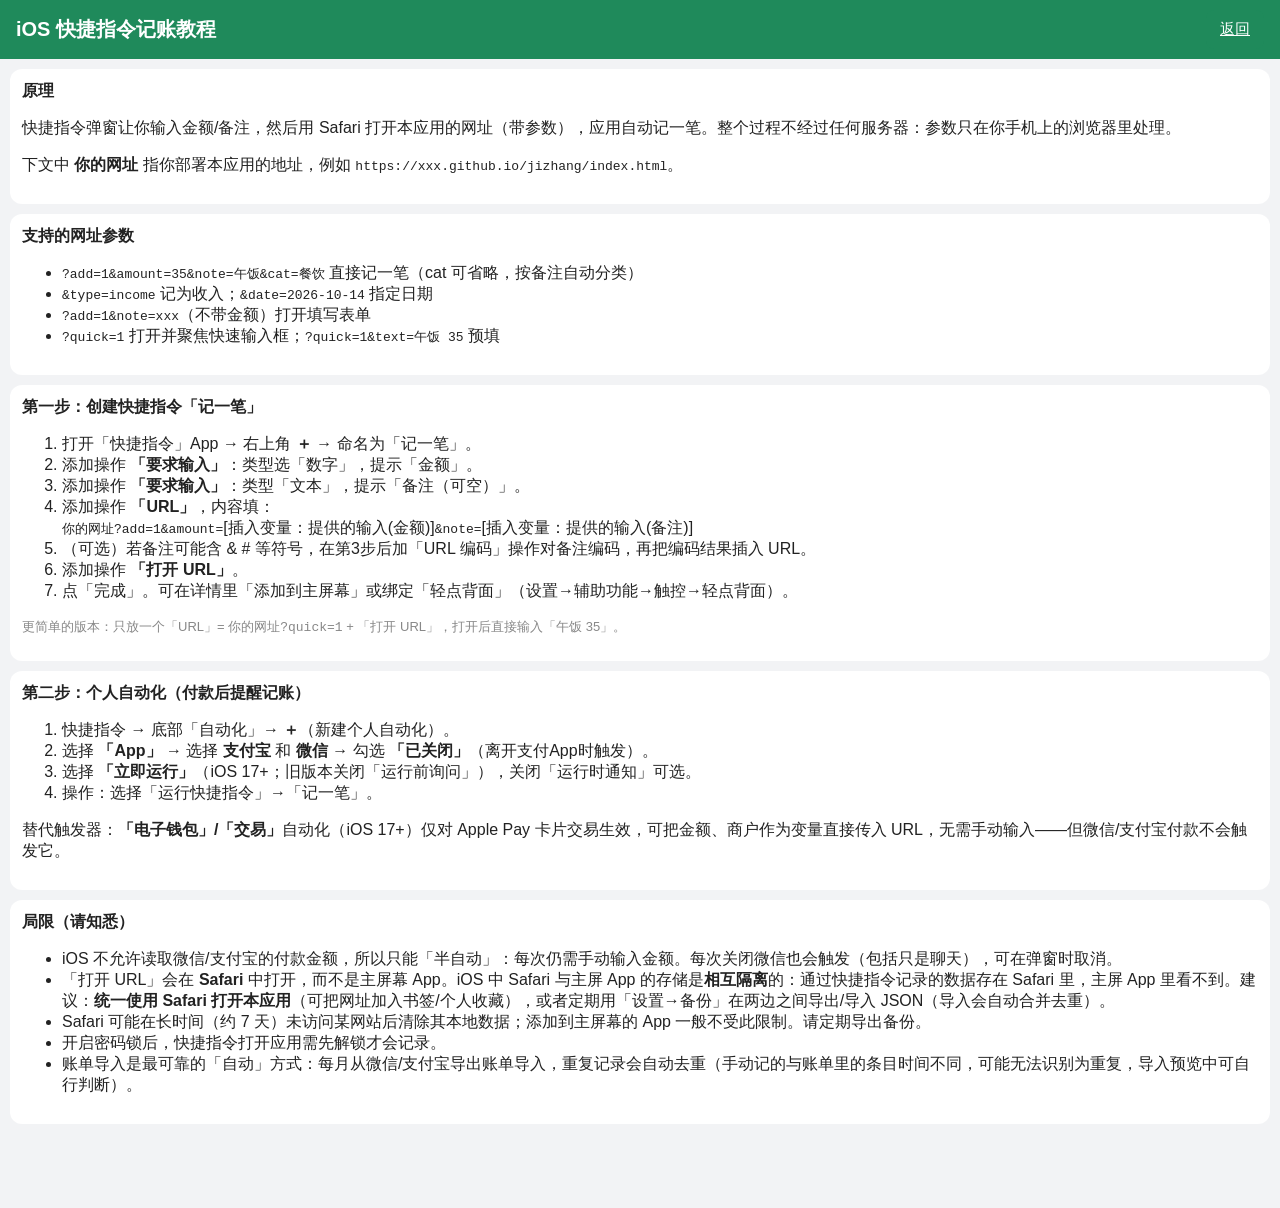
==== guide.html @ 0dfe541e "Add files via upload" ====
<!DOCTYPE html><html lang="zh-CN"><head><meta charset="utf-8">
<meta http-equiv="Content-Security-Policy" content="default-src 'self'; script-src 'none'; style-src 'self'; img-src 'self'; connect-src 'none'; object-src 'none'; base-uri 'none'; form-action 'none'">
<meta name="viewport" content="width=device-width,initial-scale=1,viewport-fit=cover"><meta name="apple-mobile-web-app-capable" content="yes">
<link rel="stylesheet" href="style.css"><title>快捷指令教程</title></head><body>
<header><h1>iOS 快捷指令记账教程</h1><a href="index.html" class="filebtn">返回</a></header><main>
<div class="card"><h3>原理</h3><p>快捷指令弹窗让你输入金额/备注，然后用 Safari 打开本应用的网址（带参数），应用自动记一笔。整个过程不经过任何服务器：参数只在你手机上的浏览器里处理。</p>
<p>下文中 <b>你的网址</b> 指你部署本应用的地址，例如 <code>https://xxx.github.io/jizhang/index.html</code>。</p></div>
<div class="card"><h3>支持的网址参数</h3><ul>
<li><code>?add=1&amp;amount=35&amp;note=午饭&amp;cat=餐饮</code> 直接记一笔（cat 可省略，按备注自动分类）</li>
<li><code>&amp;type=income</code> 记为收入；<code>&amp;date=2026-10-14</code> 指定日期</li>
<li><code>?add=1&amp;note=xxx</code>（不带金额）打开填写表单</li>
<li><code>?quick=1</code> 打开并聚焦快速输入框；<code>?quick=1&amp;text=午饭 35</code> 预填</li></ul></div>
<div class="card"><h3>第一步：创建快捷指令「记一笔」</h3><ol>
<li>打开「快捷指令」App → 右上角 <b>＋</b> → 命名为「记一笔」。</li>
<li>添加操作 <b>「要求输入」</b>：类型选「数字」，提示「金额」。</li>
<li>添加操作 <b>「要求输入」</b>：类型「文本」，提示「备注（可空）」。</li>
<li>添加操作 <b>「URL」</b>，内容填：<br><code>你的网址?add=1&amp;amount=</code>[插入变量：提供的输入(金额)]<code>&amp;note=</code>[插入变量：提供的输入(备注)]</li>
<li>（可选）若备注可能含 &amp; # 等符号，在第3步后加「URL 编码」操作对备注编码，再把编码结果插入 URL。</li>
<li>添加操作 <b>「打开 URL」</b>。</li>
<li>点「完成」。可在详情里「添加到主屏幕」或绑定「轻点背面」（设置→辅助功能→触控→轻点背面）。</li></ol>
<p class="muted">更简单的版本：只放一个「URL」= <code>你的网址?quick=1</code> + 「打开 URL」，打开后直接输入「午饭 35」。</p></div>
<div class="card"><h3>第二步：个人自动化（付款后提醒记账）</h3><ol>
<li>快捷指令 → 底部「自动化」→ <b>＋</b>（新建个人自动化）。</li>
<li>选择 <b>「App」</b> → 选择 <b>支付宝</b> 和 <b>微信</b> → 勾选 <b>「已关闭」</b>（离开支付App时触发）。</li>
<li>选择 <b>「立即运行」</b>（iOS 17+；旧版本关闭「运行前询问」），关闭「运行时通知」可选。</li>
<li>操作：选择「运行快捷指令」→「记一笔」。</li></ol>
<p>替代触发器：<b>「电子钱包」/「交易」</b>自动化（iOS 17+）仅对 Apple Pay 卡片交易生效，可把金额、商户作为变量直接传入 URL，无需手动输入——但微信/支付宝付款不会触发它。</p></div>
<div class="card"><h3>局限（请知悉）</h3><ul>
<li>iOS 不允许读取微信/支付宝的付款金额，所以只能「半自动」：每次仍需手动输入金额。每次关闭微信也会触发（包括只是聊天），可在弹窗时取消。</li>
<li>「打开 URL」会在 <b>Safari</b> 中打开，而不是主屏幕 App。iOS 中 Safari 与主屏 App 的存储是<b>相互隔离</b>的：通过快捷指令记录的数据存在 Safari 里，主屏 App 里看不到。建议：<b>统一使用 Safari 打开本应用</b>（可把网址加入书签/个人收藏），或者定期用「设置→备份」在两边之间导出/导入 JSON（导入会自动合并去重）。</li>
<li>Safari 可能在长时间（约 7 天）未访问某网站后清除其本地数据；添加到主屏幕的 App 一般不受此限制。请定期导出备份。</li>
<li>开启密码锁后，快捷指令打开应用需先解锁才会记录。</li>
<li>账单导入是最可靠的「自动」方式：每月从微信/支付宝导出账单导入，重复记录会自动去重（手动记的与账单里的条目时间不同，可能无法识别为重复，导入预览中可自行判断）。</li></ul></div>
</main></body></html>
---- style.css ----
*{box-sizing:border-box}body{margin:0;font-family:-apple-system,"PingFang SC",sans-serif;background:#f2f3f5;color:#222;padding-bottom:calc(64px + env(safe-area-inset-bottom))}
header{background:#1f8a5b;color:#fff;padding:calc(10px + env(safe-area-inset-top)) 16px 10px;display:flex;justify-content:space-between;align-items:center;position:sticky;top:0;z-index:5}
h1{font-size:20px;margin:0}.month button{background:none;border:0;color:#fff;font-size:22px;padding:0 10px}
main{padding:10px}.card{background:#fff;border-radius:12px;padding:12px;margin-bottom:10px}h3{margin:0 0 8px;font-size:16px}
input,select,textarea{font-size:16px;padding:10px;border:1px solid #ddd;border-radius:8px;width:100%;margin:4px 0 10px;background:#fff}
button,.filebtn{font-size:15px;padding:10px 14px;border:0;border-radius:8px;background:#1f8a5b;color:#fff;display:inline-block}
.ghost{background:#e6e8eb;color:#333}.danger{background:#d9453b}.filebtn input{display:none}
#quickForm{display:flex;gap:8px}#quickForm input{margin:0}.muted{color:#888;font-size:13px}
.summary{display:flex;justify-content:space-around;text-align:center;font-size:13px;color:#666}.summary b{display:block;font-size:18px;color:#222}
.list{list-style:none;margin:0;padding:0}.list li{display:flex;justify-content:space-between;padding:10px 2px;border-bottom:1px solid #f0f0f0}
.list .n{font-size:12px;color:#999}.inc{color:#1f8a5b}.exp{color:#d9453b}.hidden{display:none!important}
nav{position:fixed;bottom:0;left:0;right:0;display:flex;background:#fff;border-top:1px solid #ddd;padding-bottom:env(safe-area-inset-bottom)}
nav button{flex:1;background:none;color:#666;border-radius:0;padding:14px 0}nav button.on{color:#1f8a5b;font-weight:600}
.seg{display:flex;gap:16px;margin-bottom:8px}.seg input{width:auto}.row{display:flex;gap:8px}
canvas{width:100%;height:auto}.bar{height:8px;background:#eee;border-radius:4px;overflow:hidden}.bar i{display:block;height:100%;background:#1f8a5b}.bar i.over{background:#d9453b}
.lock{position:fixed;inset:0;background:#f2f3f5;z-index:20;padding:30vh 30px;text-align:center}
.toast{position:fixed;left:50%;bottom:90px;transform:translateX(-50%);background:#333;color:#fff;padding:8px 16px;border-radius:16px;z-index:30}
table{width:100%;border-collapse:collapse;font-size:12px}td{padding:4px 2px;border-bottom:1px solid #eee}tr.dup{opacity:.4}
.ct{display:flex;justify-content:space-between;font-size:14px;padding:3px 0}.dot{display:inline-block;width:10px;height:10px;border-radius:5px;margin-right:6px}
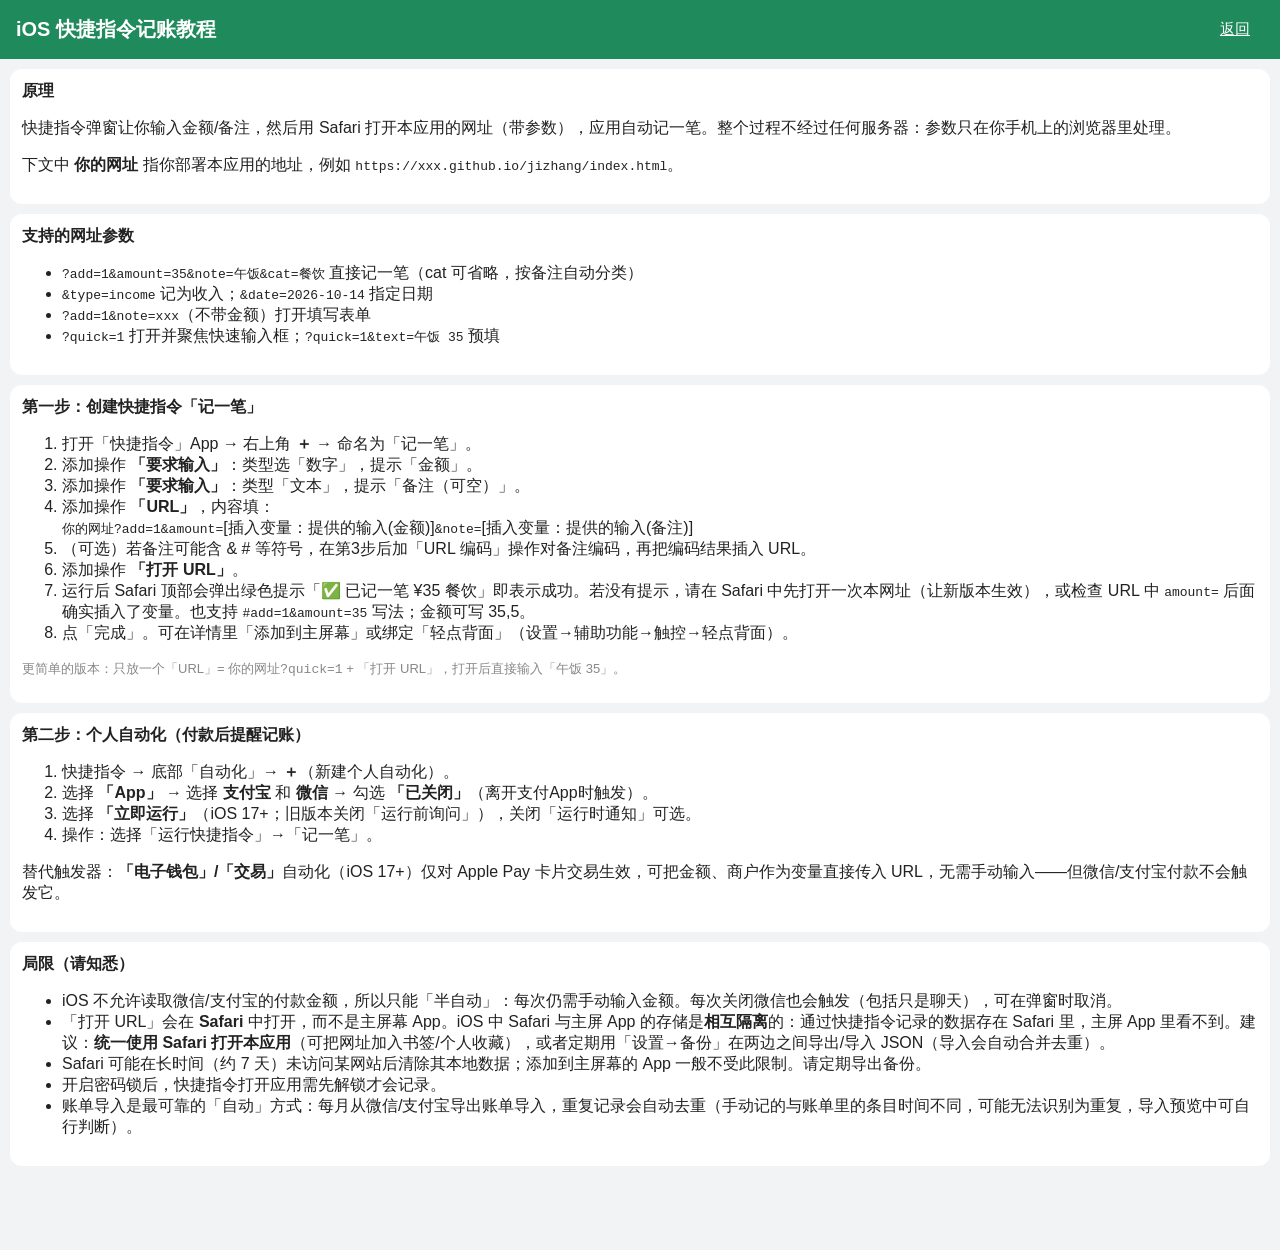
==== commit 3f70f4e0: "Fix shortcut add + photo picker" ====
--- a/guide.html
+++ b/guide.html
@@ -17,6 +17,7 @@
 <li>添加操作 <b>「URL」</b>，内容填：<br><code>你的网址?add=1&amp;amount=</code>[插入变量：提供的输入(金额)]<code>&amp;note=</code>[插入变量：提供的输入(备注)]</li>
 <li>（可选）若备注可能含 &amp; # 等符号，在第3步后加「URL 编码」操作对备注编码，再把编码结果插入 URL。</li>
 <li>添加操作 <b>「打开 URL」</b>。</li>
+<li>运行后 Safari 顶部会弹出绿色提示「✅ 已记一笔 ¥35 餐饮」即表示成功。若没有提示，请在 Safari 中先打开一次本网址（让新版本生效），或检查 URL 中 <code>amount=</code> 后面确实插入了变量。也支持 <code>#add=1&amp;amount=35</code> 写法；金额可写 35,5。</li>
 <li>点「完成」。可在详情里「添加到主屏幕」或绑定「轻点背面」（设置→辅助功能→触控→轻点背面）。</li></ol>
 <p class="muted">更简单的版本：只放一个「URL」= <code>你的网址?quick=1</code> + 「打开 URL」，打开后直接输入「午饭 35」。</p></div>
 <div class="card"><h3>第二步：个人自动化（付款后提醒记账）</h3><ol>
--- a/style.css
+++ b/style.css
@@ -17,3 +17,7 @@
 .toast{position:fixed;left:50%;bottom:90px;transform:translateX(-50%);background:#333;color:#fff;padding:8px 16px;border-radius:16px;z-index:30}
 table{width:100%;border-collapse:collapse;font-size:12px}td{padding:4px 2px;border-bottom:1px solid #eee}tr.dup{opacity:.4}
 .ct{display:flex;justify-content:space-between;font-size:14px;padding:3px 0}.dot{display:inline-block;width:10px;height:10px;border-radius:5px;margin-right:6px}
+
+.toast.big{bottom:auto;top:calc(70px + env(safe-area-inset-top));font-size:18px;padding:14px 22px;border-radius:12px;background:#1f8a5b;box-shadow:0 4px 16px rgba(0,0,0,.25);max-width:90vw;text-align:center}
+.list li.new{background:#e7f6ee}.list .grow{flex:1}.th{width:40px;height:40px;object-fit:cover;border-radius:6px;margin-right:8px}
+.photo img{display:block;max-width:100%;max-height:240px;border-radius:8px;margin:8px 0}
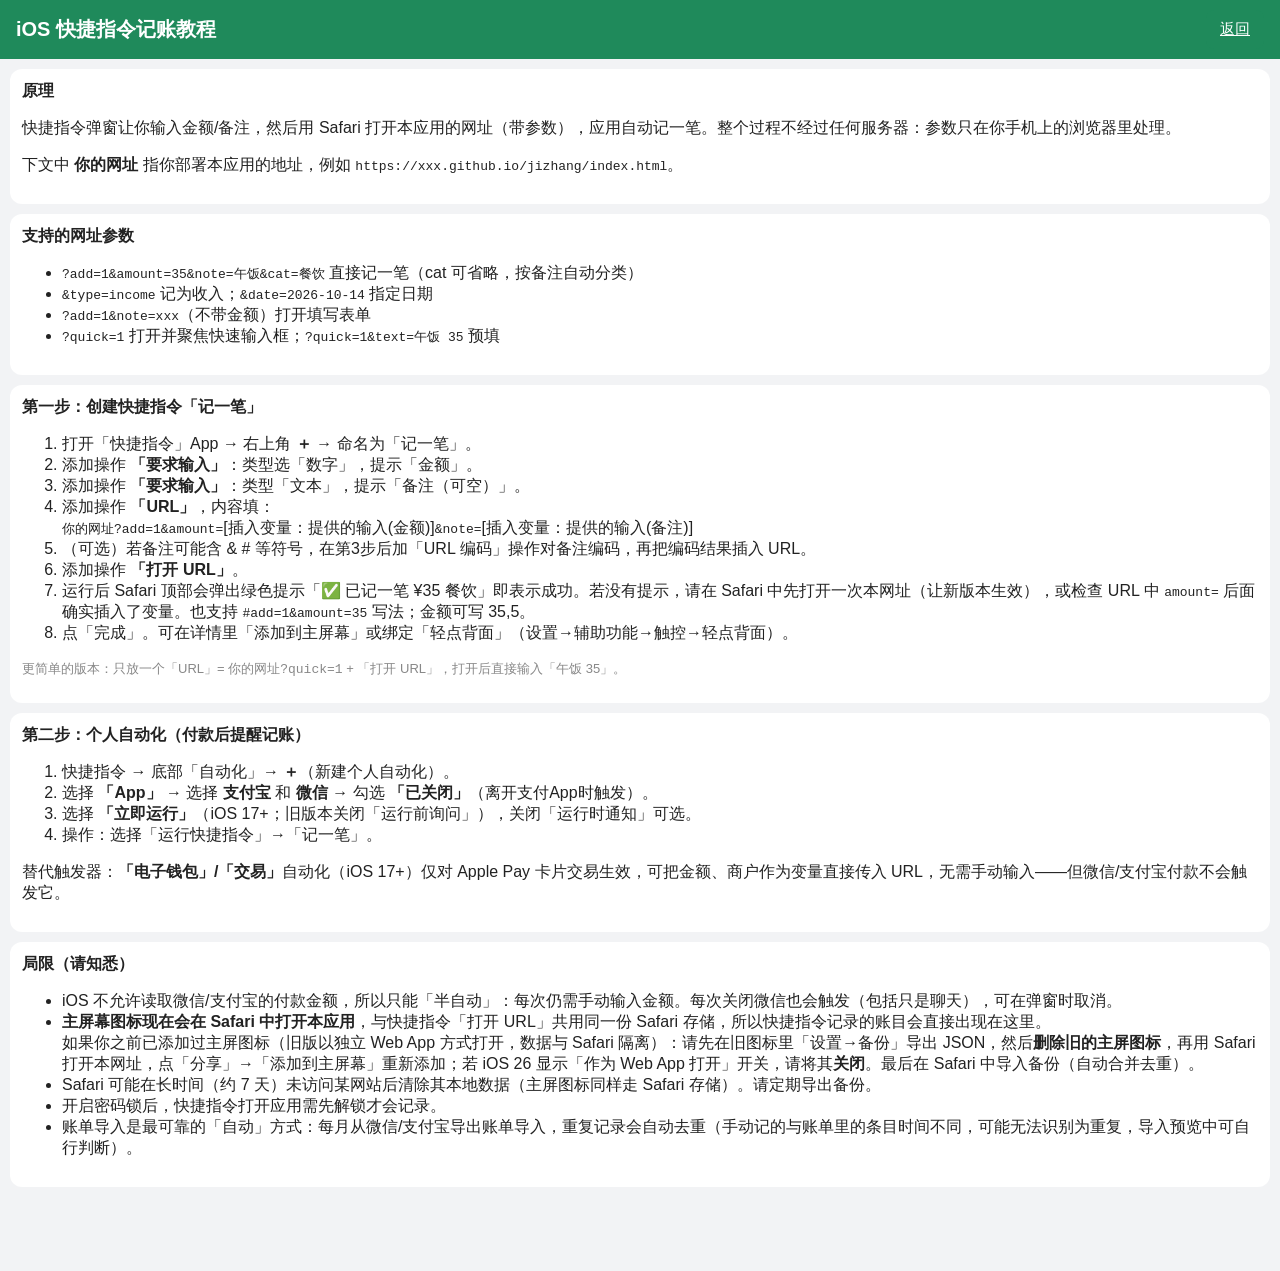
==== commit 7f6da90a: "Open home icon in Safari" ====
--- a/guide.html
+++ b/guide.html
@@ -1,6 +1,6 @@
 <!DOCTYPE html><html lang="zh-CN"><head><meta charset="utf-8">
 <meta http-equiv="Content-Security-Policy" content="default-src 'self'; script-src 'none'; style-src 'self'; img-src 'self'; connect-src 'none'; object-src 'none'; base-uri 'none'; form-action 'none'">
-<meta name="viewport" content="width=device-width,initial-scale=1,viewport-fit=cover"><meta name="apple-mobile-web-app-capable" content="yes">
+<meta name="viewport" content="width=device-width,initial-scale=1,viewport-fit=cover">
 <link rel="stylesheet" href="style.css"><title>快捷指令教程</title></head><body>
 <header><h1>iOS 快捷指令记账教程</h1><a href="index.html" class="filebtn">返回</a></header><main>
 <div class="card"><h3>原理</h3><p>快捷指令弹窗让你输入金额/备注，然后用 Safari 打开本应用的网址（带参数），应用自动记一笔。整个过程不经过任何服务器：参数只在你手机上的浏览器里处理。</p>
@@ -28,8 +28,8 @@
 <p>替代触发器：<b>「电子钱包」/「交易」</b>自动化（iOS 17+）仅对 Apple Pay 卡片交易生效，可把金额、商户作为变量直接传入 URL，无需手动输入——但微信/支付宝付款不会触发它。</p></div>
 <div class="card"><h3>局限（请知悉）</h3><ul>
 <li>iOS 不允许读取微信/支付宝的付款金额，所以只能「半自动」：每次仍需手动输入金额。每次关闭微信也会触发（包括只是聊天），可在弹窗时取消。</li>
-<li>「打开 URL」会在 <b>Safari</b> 中打开，而不是主屏幕 App。iOS 中 Safari 与主屏 App 的存储是<b>相互隔离</b>的：通过快捷指令记录的数据存在 Safari 里，主屏 App 里看不到。建议：<b>统一使用 Safari 打开本应用</b>（可把网址加入书签/个人收藏），或者定期用「设置→备份」在两边之间导出/导入 JSON（导入会自动合并去重）。</li>
-<li>Safari 可能在长时间（约 7 天）未访问某网站后清除其本地数据；添加到主屏幕的 App 一般不受此限制。请定期导出备份。</li>
+<li><b>主屏幕图标现在会在 Safari 中打开本应用</b>，与快捷指令「打开 URL」共用同一份 Safari 存储，所以快捷指令记录的账目会直接出现在这里。<br>如果你之前已添加过主屏图标（旧版以独立 Web App 方式打开，数据与 Safari 隔离）：请先在旧图标里「设置→备份」导出 JSON，然后<b>删除旧的主屏图标</b>，再用 Safari 打开本网址，点「分享」→「添加到主屏幕」重新添加；若 iOS 26 显示「作为 Web App 打开」开关，请将其<b>关闭</b>。最后在 Safari 中导入备份（自动合并去重）。</li>
+<li>Safari 可能在长时间（约 7 天）未访问某网站后清除其本地数据（主屏图标同样走 Safari 存储）。请定期导出备份。</li>
 <li>开启密码锁后，快捷指令打开应用需先解锁才会记录。</li>
 <li>账单导入是最可靠的「自动」方式：每月从微信/支付宝导出账单导入，重复记录会自动去重（手动记的与账单里的条目时间不同，可能无法识别为重复，导入预览中可自行判断）。</li></ul></div>
 </main></body></html>
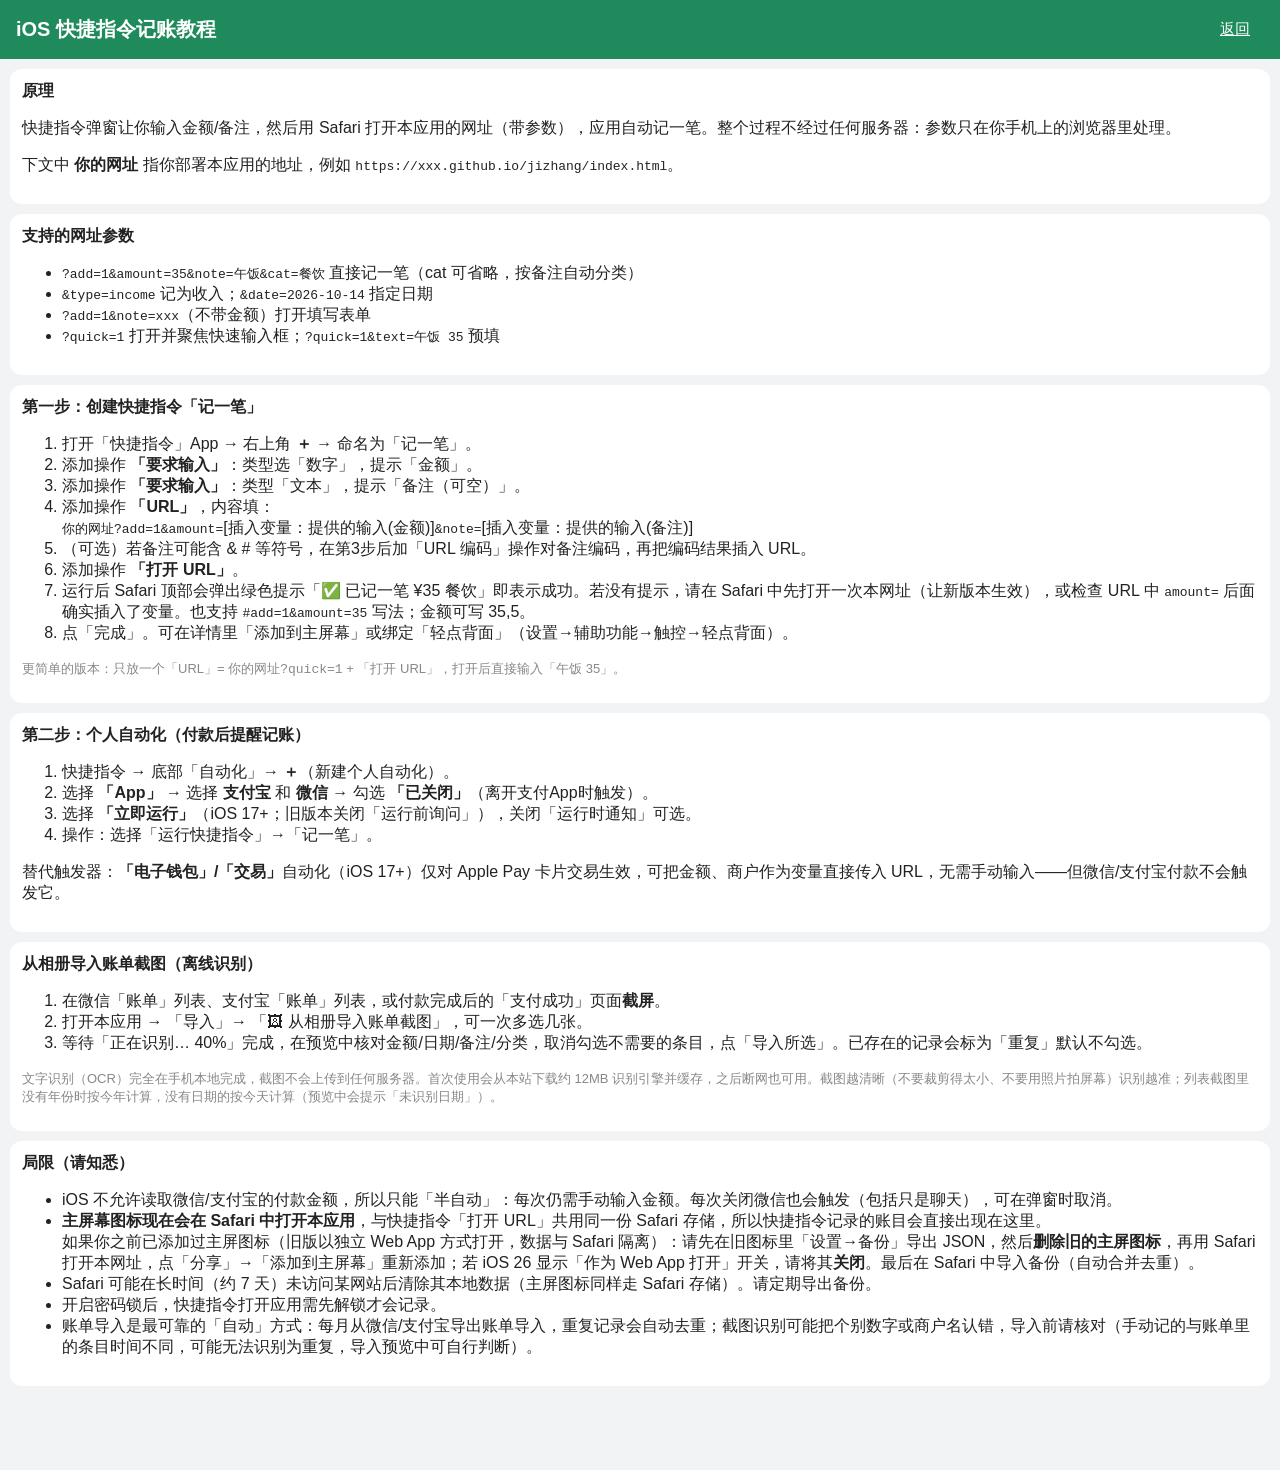
==== commit 15084dbc: "Add screenshot OCR import" ====
--- a/guide.html
+++ b/guide.html
@@ -26,10 +26,15 @@
 <li>选择 <b>「立即运行」</b>（iOS 17+；旧版本关闭「运行前询问」），关闭「运行时通知」可选。</li>
 <li>操作：选择「运行快捷指令」→「记一笔」。</li></ol>
 <p>替代触发器：<b>「电子钱包」/「交易」</b>自动化（iOS 17+）仅对 Apple Pay 卡片交易生效，可把金额、商户作为变量直接传入 URL，无需手动输入——但微信/支付宝付款不会触发它。</p></div>
+<div class="card"><h3>从相册导入账单截图（离线识别）</h3><ol>
+<li>在微信「账单」列表、支付宝「账单」列表，或付款完成后的「支付成功」页面<b>截屏</b>。</li>
+<li>打开本应用 → 「导入」→ 「🖼 从相册导入账单截图」，可一次多选几张。</li>
+<li>等待「正在识别… 40%」完成，在预览中核对金额/日期/备注/分类，取消勾选不需要的条目，点「导入所选」。已存在的记录会标为「重复」默认不勾选。</li></ol>
+<p class="muted">文字识别（OCR）完全在手机本地完成，截图不会上传到任何服务器。首次使用会从本站下载约 12MB 识别引擎并缓存，之后断网也可用。截图越清晰（不要裁剪得太小、不要用照片拍屏幕）识别越准；列表截图里没有年份时按今年计算，没有日期的按今天计算（预览中会提示「未识别日期」）。</p></div>
 <div class="card"><h3>局限（请知悉）</h3><ul>
 <li>iOS 不允许读取微信/支付宝的付款金额，所以只能「半自动」：每次仍需手动输入金额。每次关闭微信也会触发（包括只是聊天），可在弹窗时取消。</li>
 <li><b>主屏幕图标现在会在 Safari 中打开本应用</b>，与快捷指令「打开 URL」共用同一份 Safari 存储，所以快捷指令记录的账目会直接出现在这里。<br>如果你之前已添加过主屏图标（旧版以独立 Web App 方式打开，数据与 Safari 隔离）：请先在旧图标里「设置→备份」导出 JSON，然后<b>删除旧的主屏图标</b>，再用 Safari 打开本网址，点「分享」→「添加到主屏幕」重新添加；若 iOS 26 显示「作为 Web App 打开」开关，请将其<b>关闭</b>。最后在 Safari 中导入备份（自动合并去重）。</li>
 <li>Safari 可能在长时间（约 7 天）未访问某网站后清除其本地数据（主屏图标同样走 Safari 存储）。请定期导出备份。</li>
 <li>开启密码锁后，快捷指令打开应用需先解锁才会记录。</li>
-<li>账单导入是最可靠的「自动」方式：每月从微信/支付宝导出账单导入，重复记录会自动去重（手动记的与账单里的条目时间不同，可能无法识别为重复，导入预览中可自行判断）。</li></ul></div>
+<li>账单导入是最可靠的「自动」方式：每月从微信/支付宝导出账单导入，重复记录会自动去重；截图识别可能把个别数字或商户名认错，导入前请核对（手动记的与账单里的条目时间不同，可能无法识别为重复，导入预览中可自行判断）。</li></ul></div>
 </main></body></html>
--- a/style.css
+++ b/style.css
@@ -21,3 +21,4 @@
 .toast.big{bottom:auto;top:calc(70px + env(safe-area-inset-top));font-size:18px;padding:14px 22px;border-radius:12px;background:#1f8a5b;box-shadow:0 4px 16px rgba(0,0,0,.25);max-width:90vw;text-align:center}
 .list li.new{background:#e7f6ee}.list .grow{flex:1}.th{width:40px;height:40px;object-fit:cover;border-radius:6px;margin-right:8px}
 .photo img{display:block;max-width:100%;max-height:240px;border-radius:8px;margin:8px 0}
+#impPreview td input{font-size:12px;padding:2px;margin:0;width:auto;max-width:100%}#impPreview td input[data-f=note]{width:7em}#impPreview input.amt{width:5em}#impPreview input[type=checkbox]{width:auto}#tab-import .filebtn{margin:4px 0}
